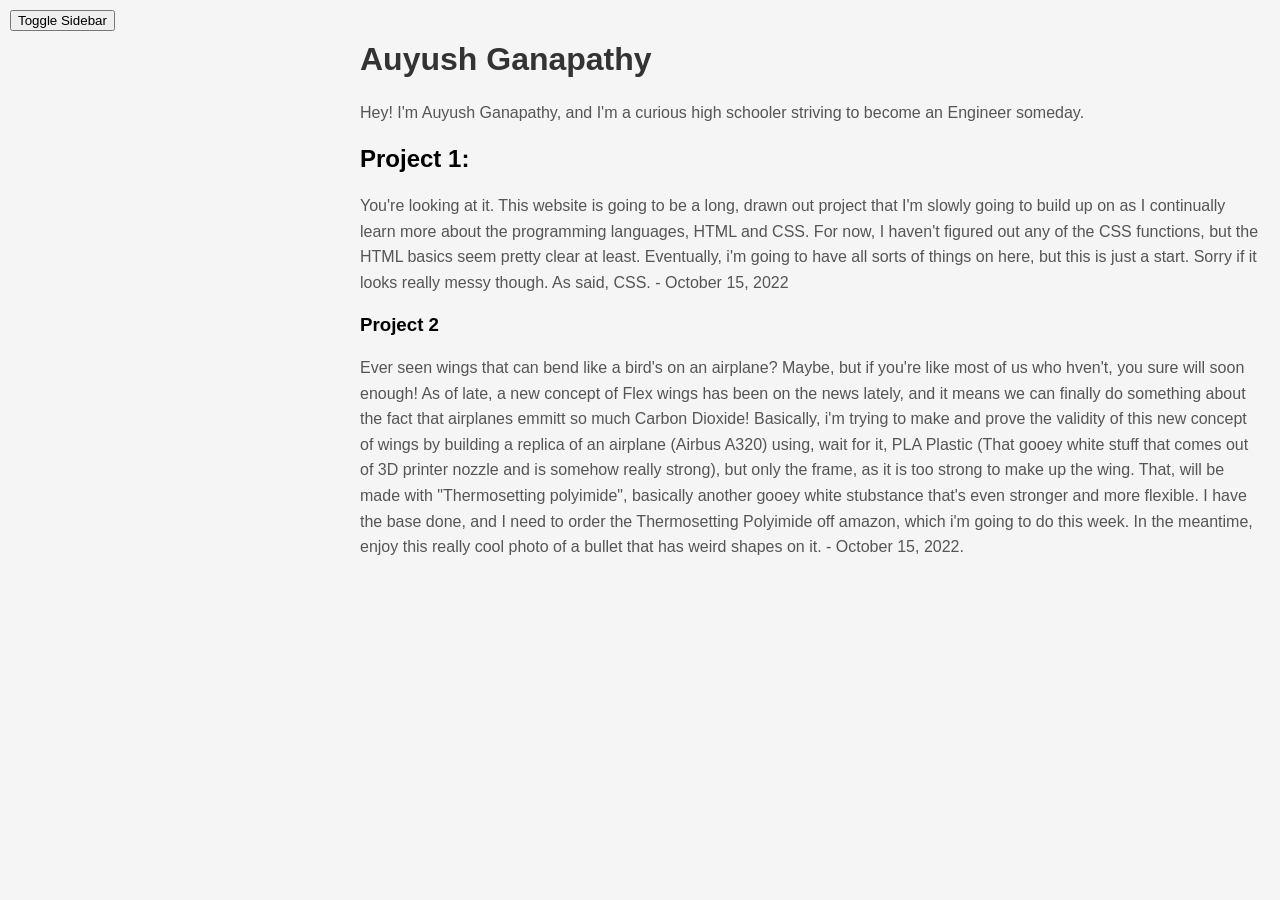
==== index.html @ 3da69464 "Update index.html" ====
<!DOCTYPE html>
<html>
<head>
  <meta charset="utf-8">
  <title>Auyush Ganapathy - Website</title>
  <link rel="stylesheet" type="text/css" href="styles.css">
</head>
<body>

  <button class="toggle-sidebar">Toggle Sidebar</button>
  
  <div class="container">
    <div class="sidebar" id="sidebar">
      <!-- Profile picture and social links -->
      <img src="pffp.jpg" alt="Profile Picture">
      <div class="social-links">
        <a href="https://www.linkedin.com/in/auyush-ganapathy-a26ab51a1/"><img src="social-icons/linkedin.png" alt="Linkedin"></a>
        <a href="https://github.com/Auyushg"><img src="social-icons/github.png" alt="Github"></a>
        <!-- Add more social links/icons as needed -->
      </div>
    </div>

    <div class="main-content">  
      <h1>Auyush Ganapathy</h1>
    
      <p> Hey! I'm Auyush Ganapathy, and I'm a curious high schooler striving to become an Engineer someday.</p>
      
    <h2>Project 1:</h2>
    <p>You're looking at it.
      This website is going to be a long, drawn out project that I'm slowly going to build up on as I continually learn more about the programming languages, HTML and 
      CSS. For now, I haven't figured out any of the CSS functions, but the HTML basics seem pretty clear at least. Eventually, i'm going to have all sorts of things on
      here, but this is just a start. Sorry if it looks really messy though. As said, CSS. - October 15, 2022</p>
    
    <h3>Project 2</h3>
    <p>Ever seen wings that can bend like a bird's on an airplane? Maybe, but if you're like most of us who hven't, you sure will soon enough! As of late, a new concept
      of Flex wings has been on the news lately, and it means we can finally do something about the fact that airplanes emmitt so much Carbon Dioxide! Basically, i'm trying
      to make and prove the validity of this new concept of wings by building a replica of an airplane (Airbus A320) using, wait for it, PLA Plastic (That gooey white stuff
      that comes out of 3D printer nozzle and is somehow really strong), but only the frame, as it is too strong to make up the wing. That, will be made with "Thermosetting
      polyimide", basically another gooey white stubstance that's even stronger and more flexible. I have the base done, and I need to order the Thermosetting Polyimide
      off amazon, which i'm going to do this week. In the meantime, enjoy this really cool photo of a bullet that has weird shapes on it. - October 15, 2022.</p>
  </div>
 </div>
 <script src="script.js"></script>
</body>

</html>
---- styles.css ----
/* CSS styles */
body {
  font-family: Arial, sans-serif;
  margin: 0;
  padding: 0;
  background-color: #f5f5f5;
  overflow-x: hidden; /* Prevent horizontal scrolling */
}

.toggle-sidebar {
  position: fixed;
  top: 10px;
  left: 10px;
  z-index: 999;
}

.container {
  display: flex;
  align-items: flex-start;
}

.sidebar {
  width: 25%; /* Define a width for the sidebar */
  background-color: #333;
  color: white;
  padding: 20px;
  transition: transform 0.3s ease;
  transform: translateX(-100%);
}

.sidebar.active {
  transform: translateX(0);
}

.sidebar img {
  width: 200px; /* Adjust the size of your profile picture */
  border-radius: 50%; /* Makes the image round (for a circular profile picture) */
  display: block;
  margin: 0 auto 20px; /* Centers the image */
}

.main-content {
  width: 75%;
  padding: 20px;
  transition: margin-left 0.3s ease;
}

.main-content.active {
  margin-left: 25%; /* Adjust to match the width of the sidebar */
}

h1 {
  color: #333;
}

p {
  color: #555;
  line-height: 1.6;
}
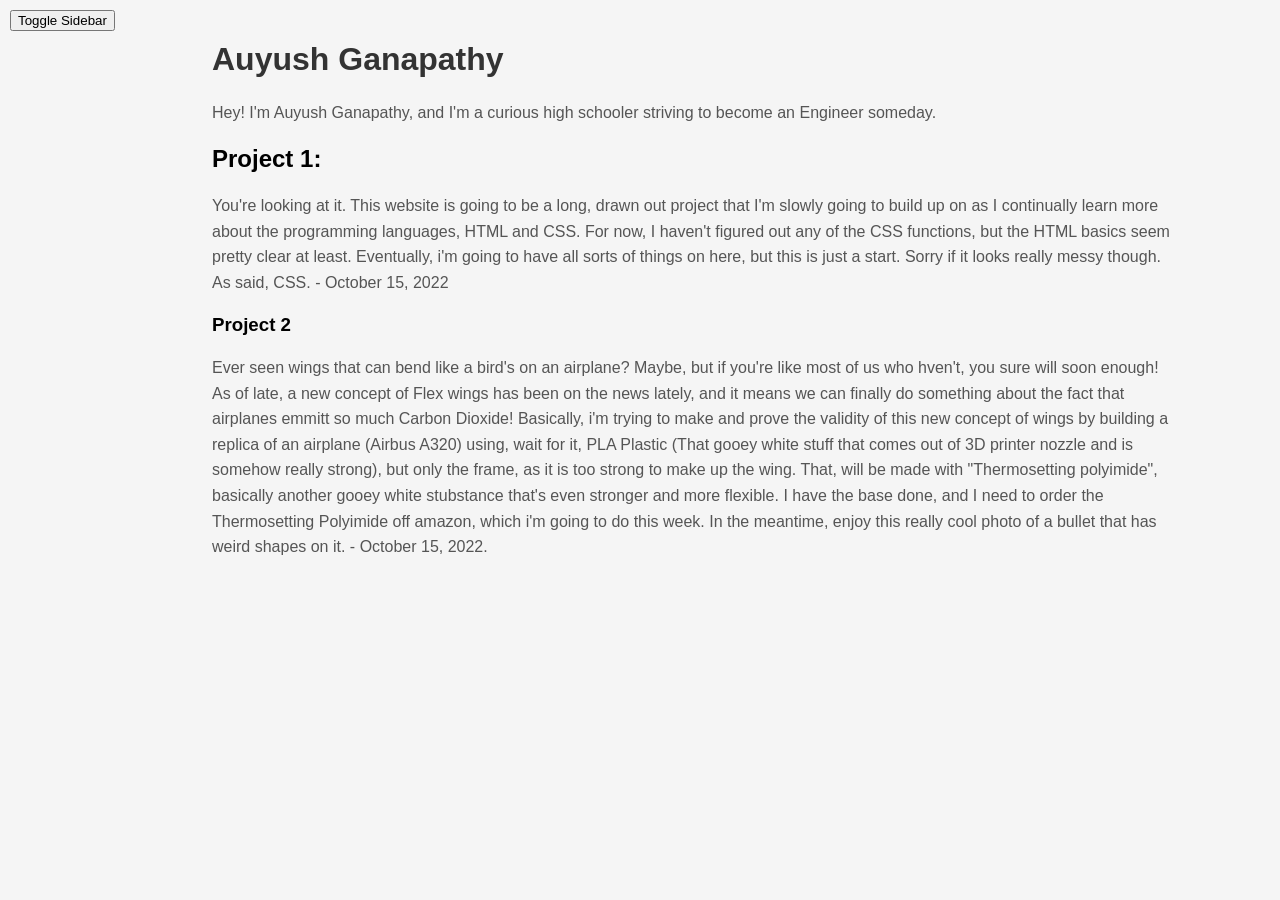
==== commit d3f804cc: "Update index.html" ====
--- a/index.html
+++ b/index.html
@@ -14,8 +14,8 @@
       <!-- Profile picture and social links -->
       <img src="pffp.jpg" alt="Profile Picture">
       <div class="social-links">
-        <a href="https://www.linkedin.com/in/auyush-ganapathy-a26ab51a1/"><img src="social-icons/linkedin.png" alt="Linkedin"></a>
-        <a href="https://github.com/Auyushg"><img src="social-icons/github.png" alt="Github"></a>
+        <a href="https://www.linkedin.com/in/auyush-ganapathy-a26ab51a1/"><img src="ds.png" alt="Linkedin"></a>
+        <a href="https://github.com/Auyushg"><img src="ooooo.png" alt="Github"></a>
         <!-- Add more social links/icons as needed -->
       </div>
     </div>
--- a/styles.css
+++ b/styles.css
@@ -1,10 +1,10 @@
-/* CSS styles */
 body {
   font-family: Arial, sans-serif;
   margin: 0;
   padding: 0;
   background-color: #f5f5f5;
   overflow-x: hidden; /* Prevent horizontal scrolling */
+  position: relative; /* Ensure relative positioning for absolute positioning */
 }
 
 .toggle-sidebar {
@@ -26,6 +26,11 @@
   padding: 20px;
   transition: transform 0.3s ease;
   transform: translateX(-100%);
+  position: absolute; /* Position the sidebar absolutely */
+  top: 0;
+  left: 0;
+  height: 100%; /* Occupy full height of the viewport */
+  z-index: 999; /* Set a higher z-index */
 }
 
 .sidebar.active {
@@ -42,18 +47,17 @@
 .main-content {
   width: 75%;
   padding: 20px;
-  transition: margin-left 0.3s ease;
-}
-
-.main-content.active {
-  margin-left: 25%; /* Adjust to match the width of the sidebar */
+  margin-left: 15%; /* Adjust to match the width of the sidebar */
+  text-align: left;
 }
 
 h1 {
   color: #333;
+  text-align: left;
 }
 
 p {
   color: #555;
   line-height: 1.6;
+  text-align: left;
 }
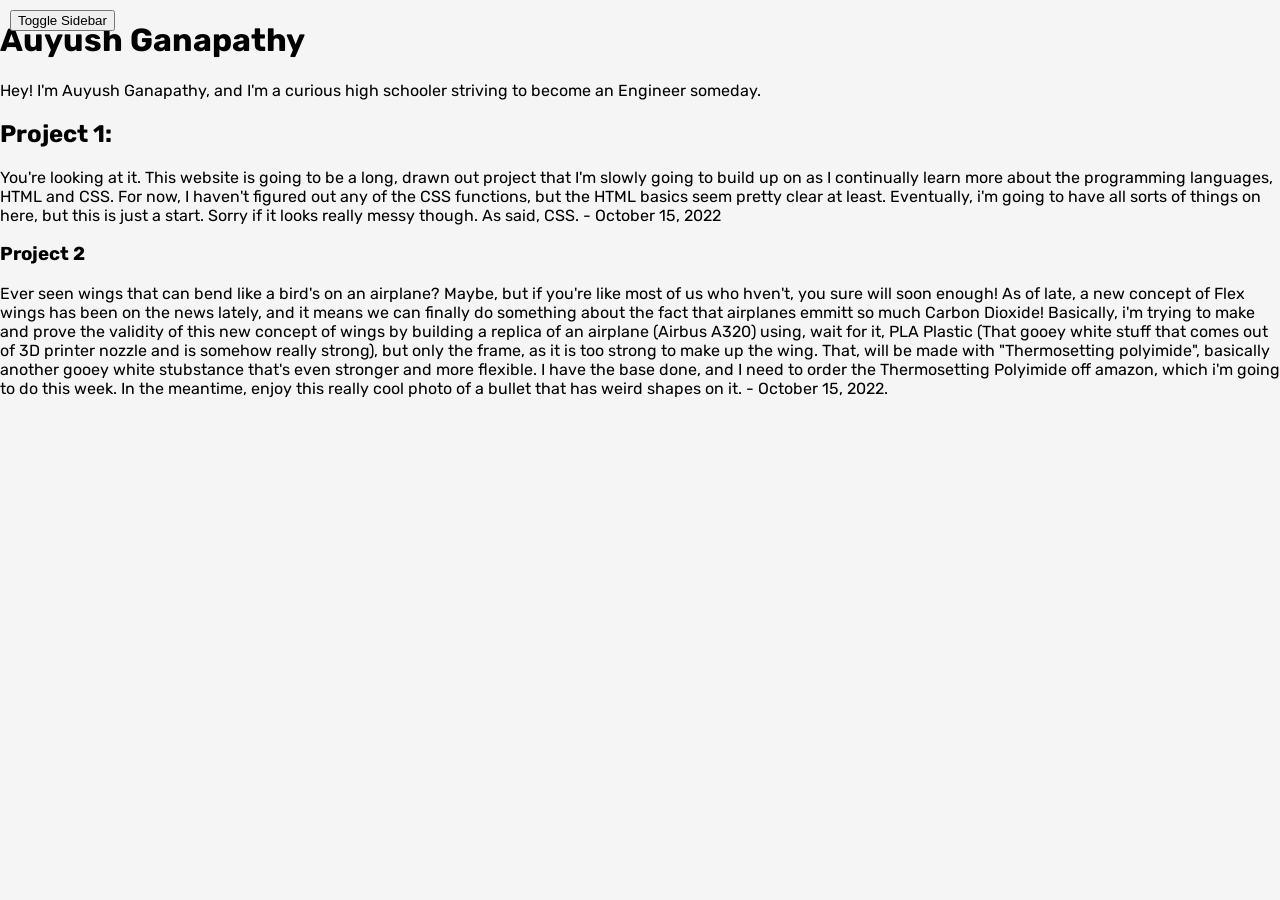
==== commit 549c7d73: "Update index.html" ====
--- a/index.html
+++ b/index.html
@@ -4,6 +4,7 @@
   <meta charset="utf-8">
   <title>Auyush Ganapathy - Website</title>
   <link rel="stylesheet" type="text/css" href="styles.css">
+  <link rel="icon" href="tabicon.png" type="image/x-icon">
 </head>
 <body>
 
--- a/styles.css
+++ b/styles.css
@@ -1,5 +1,6 @@
+@import url('https://fonts.googleapis.com/css2?family=Rubik&display=swap');
 body {
-  font-family: Arial, sans-serif;
+  font-family: Rubik, sans-serif;
   margin: 0;
   padding: 0;
   background-color: #f5f5f5;
@@ -43,21 +44,24 @@
   display: block;
   margin: 0 auto 20px; /* Centers the image */
 }
+.social-links img {
+  width: 30px; /* Adjust the width of the social media icons */
+  height: 30px; /* Adjust the height of the social media icons */
 
 .main-content {
   width: 75%;
   padding: 20px;
-  margin-left: 15%; /* Adjust to match the width of the sidebar */
-  text-align: left;
+  margin-left: 0%; /* Adjust to match the width of the sidebar */
+  text-align: center;
 }
 
 h1 {
   color: #333;
-  text-align: left;
+  text-align: center;
 }
 
 p {
   color: #555;
   line-height: 1.6;
-  text-align: left;
+  text-align: center;
 }
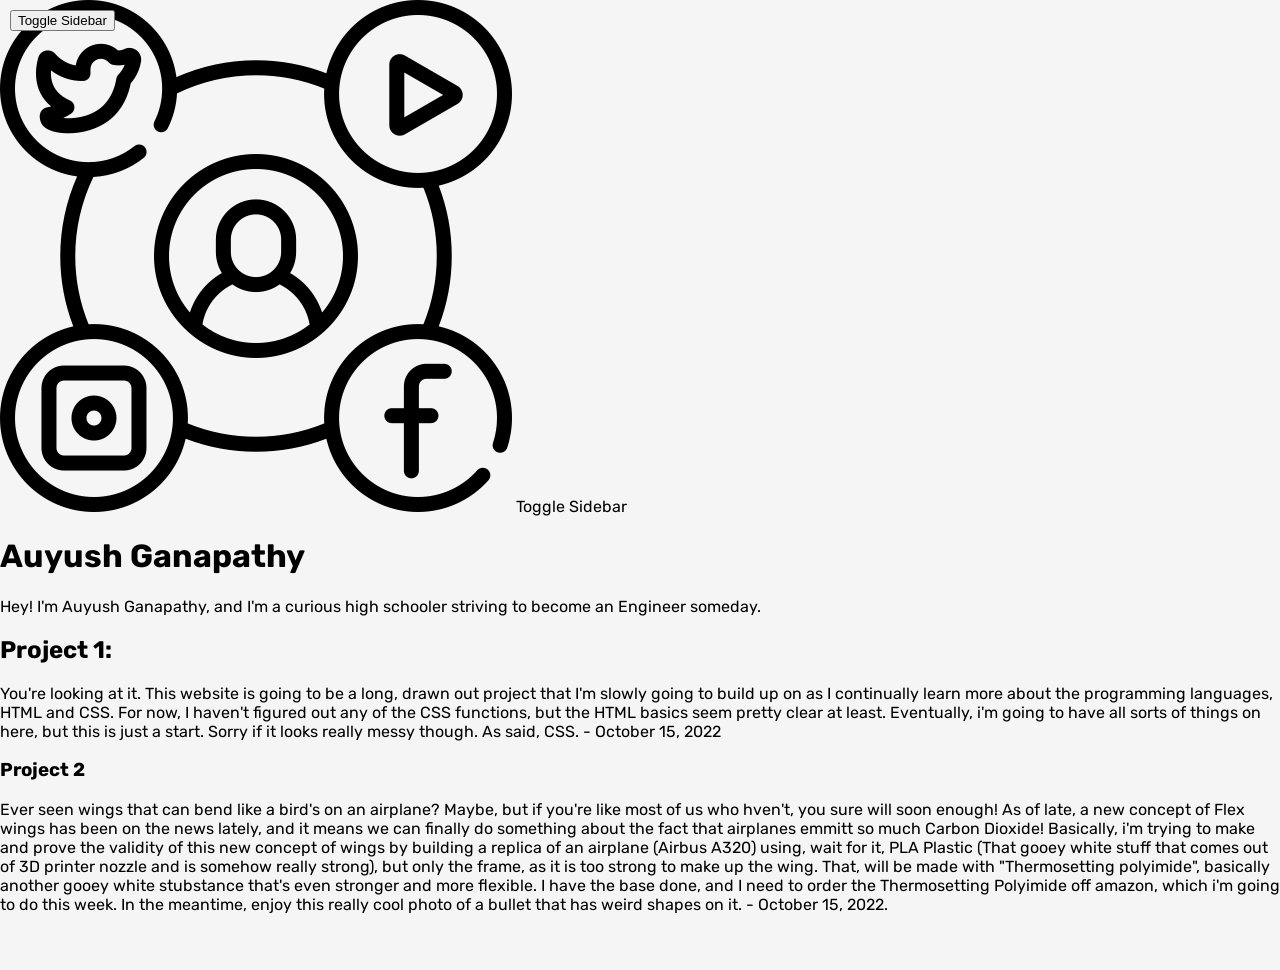
==== commit ad121cb5: "Update index.html" ====
--- a/index.html
+++ b/index.html
@@ -9,6 +9,7 @@
 <body>
 
   <button class="toggle-sidebar">Toggle Sidebar</button>
+    <img src="socMedIcon.png" alt="Icon"> Toggle Sidebar
   
   <div class="container">
     <div class="sidebar" id="sidebar">
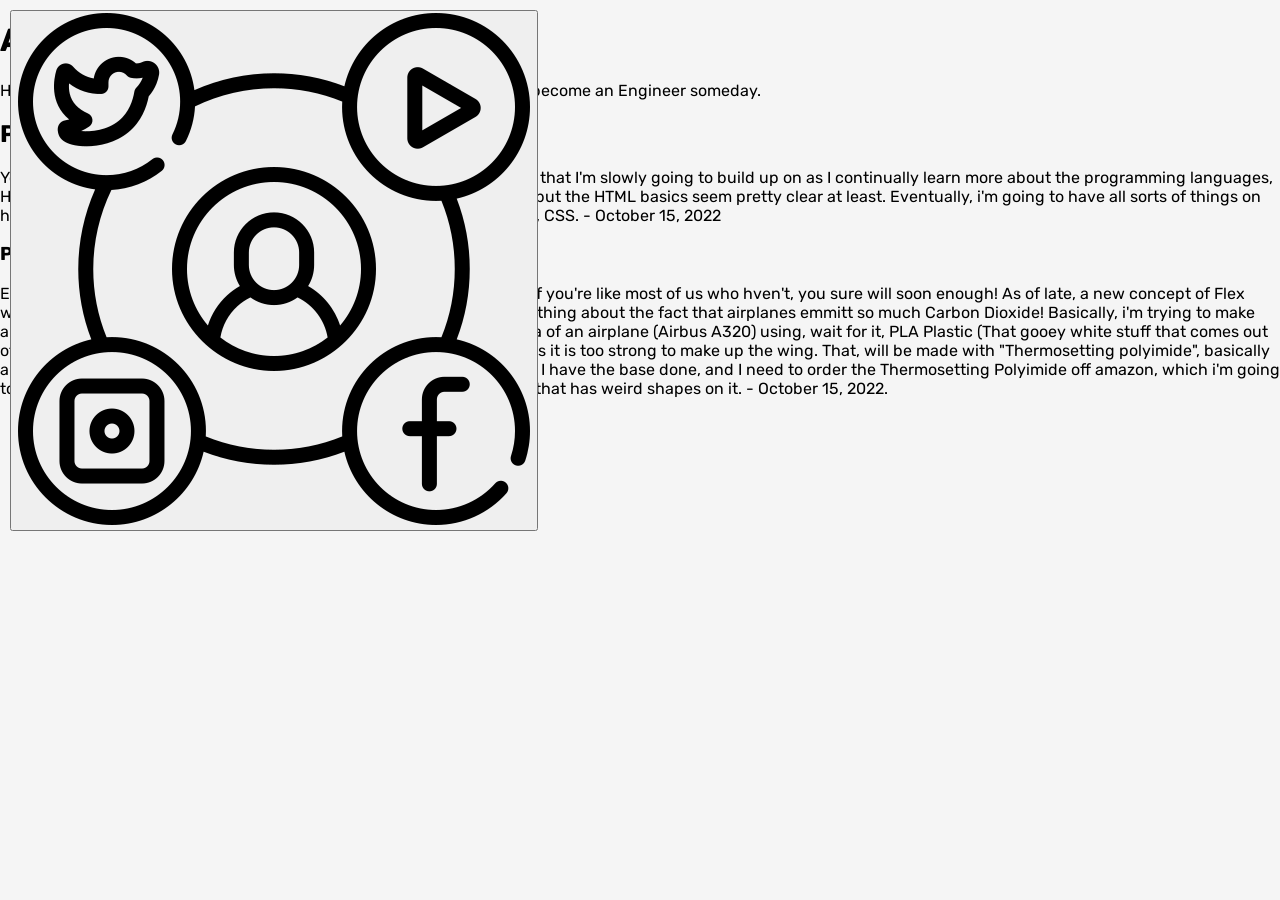
==== commit 0ba458d0: "Update index.html" ====
--- a/index.html
+++ b/index.html
@@ -8,8 +8,8 @@
 </head>
 <body>
 
-  <button class="toggle-sidebar">Toggle Sidebar</button>
-    <img src="socMedIcon.png" alt="Icon"> Toggle Sidebar
+  <button class="toggle-sidebar"><img src="socMedIcon.png" alt="Icon"></button>
+    
   
   <div class="container">
     <div class="sidebar" id="sidebar">
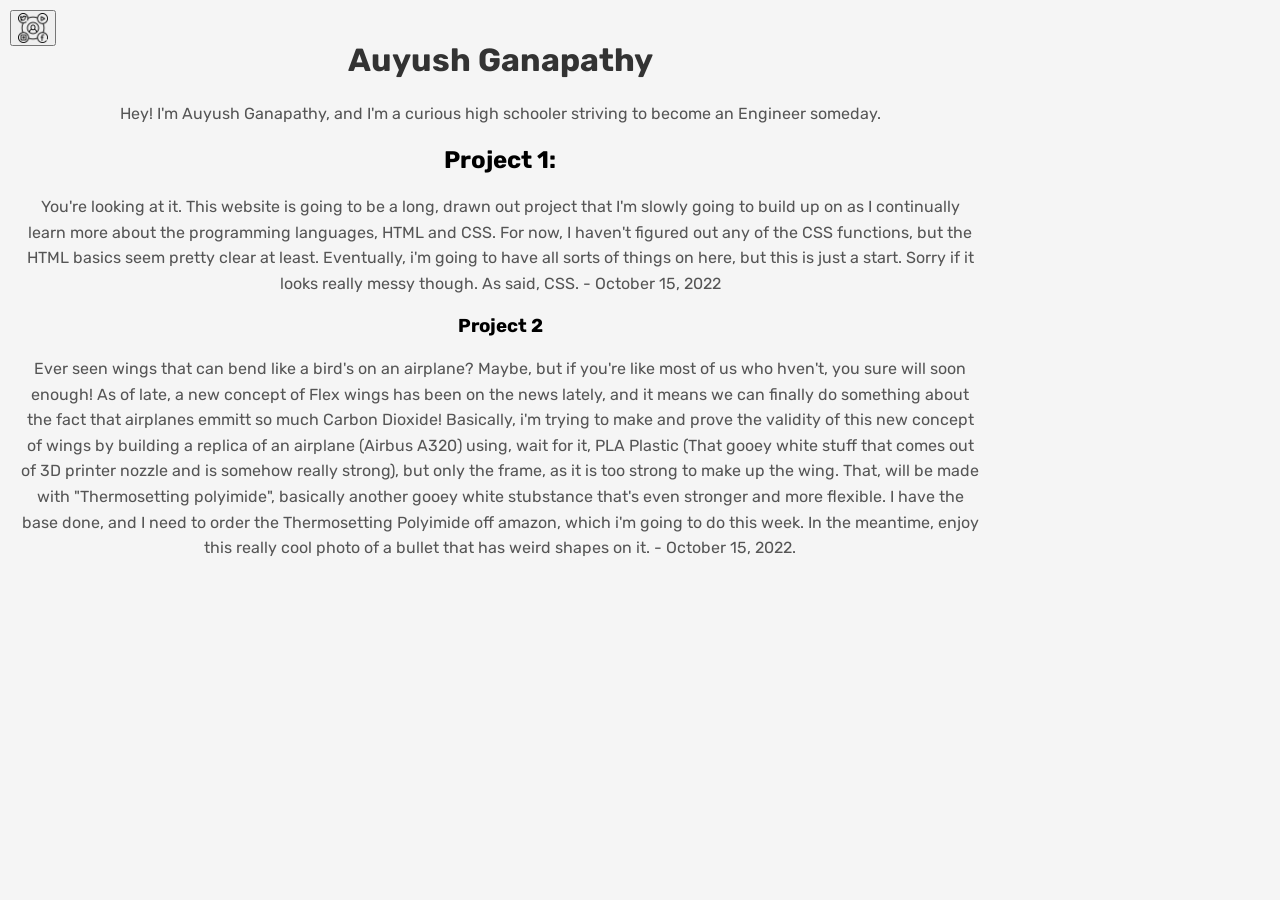
==== commit b83c755c: "Update index.html" ====
--- a/index.html
+++ b/index.html
@@ -17,7 +17,7 @@
       <img src="pffp.jpg" alt="Profile Picture">
       <div class="social-links">
         <a href="https://www.linkedin.com/in/auyush-ganapathy-a26ab51a1/"><img src="ds.png" alt="Linkedin"></a>
-        <a href="https://github.com/Auyushg"><img src="ooooo.png" alt="Github"></a>
+        <a href="https://github.com/Auyushg"><img src="ooooo.png" alt="Github" style="width: 30px; height: 30px;"></a>
         <!-- Add more social links/icons as needed -->
       </div>
     </div>
--- a/styles.css
+++ b/styles.css
@@ -1,6 +1,6 @@
 @import url('https://fonts.googleapis.com/css2?family=Rubik&display=swap');
 body {
-  font-family: Rubik, sans-serif;
+  font-family: 'Rubik', sans-serif;
   margin: 0;
   padding: 0;
   background-color: #f5f5f5;
@@ -13,6 +13,11 @@
   top: 10px;
   left: 10px;
   z-index: 999;
+}
+.toggle-sidebar img {
+  width: 30px; /* Set the width of the icon */
+  height: 30px; /* Set the height of the icon */
+  vertical-align: middle; /* Align icon vertically within the button */
 }
 
 .container {
@@ -44,9 +49,11 @@
   display: block;
   margin: 0 auto 20px; /* Centers the image */
 }
+
 .social-links img {
   width: 30px; /* Adjust the width of the social media icons */
   height: 30px; /* Adjust the height of the social media icons */
+}
 
 .main-content {
   width: 75%;
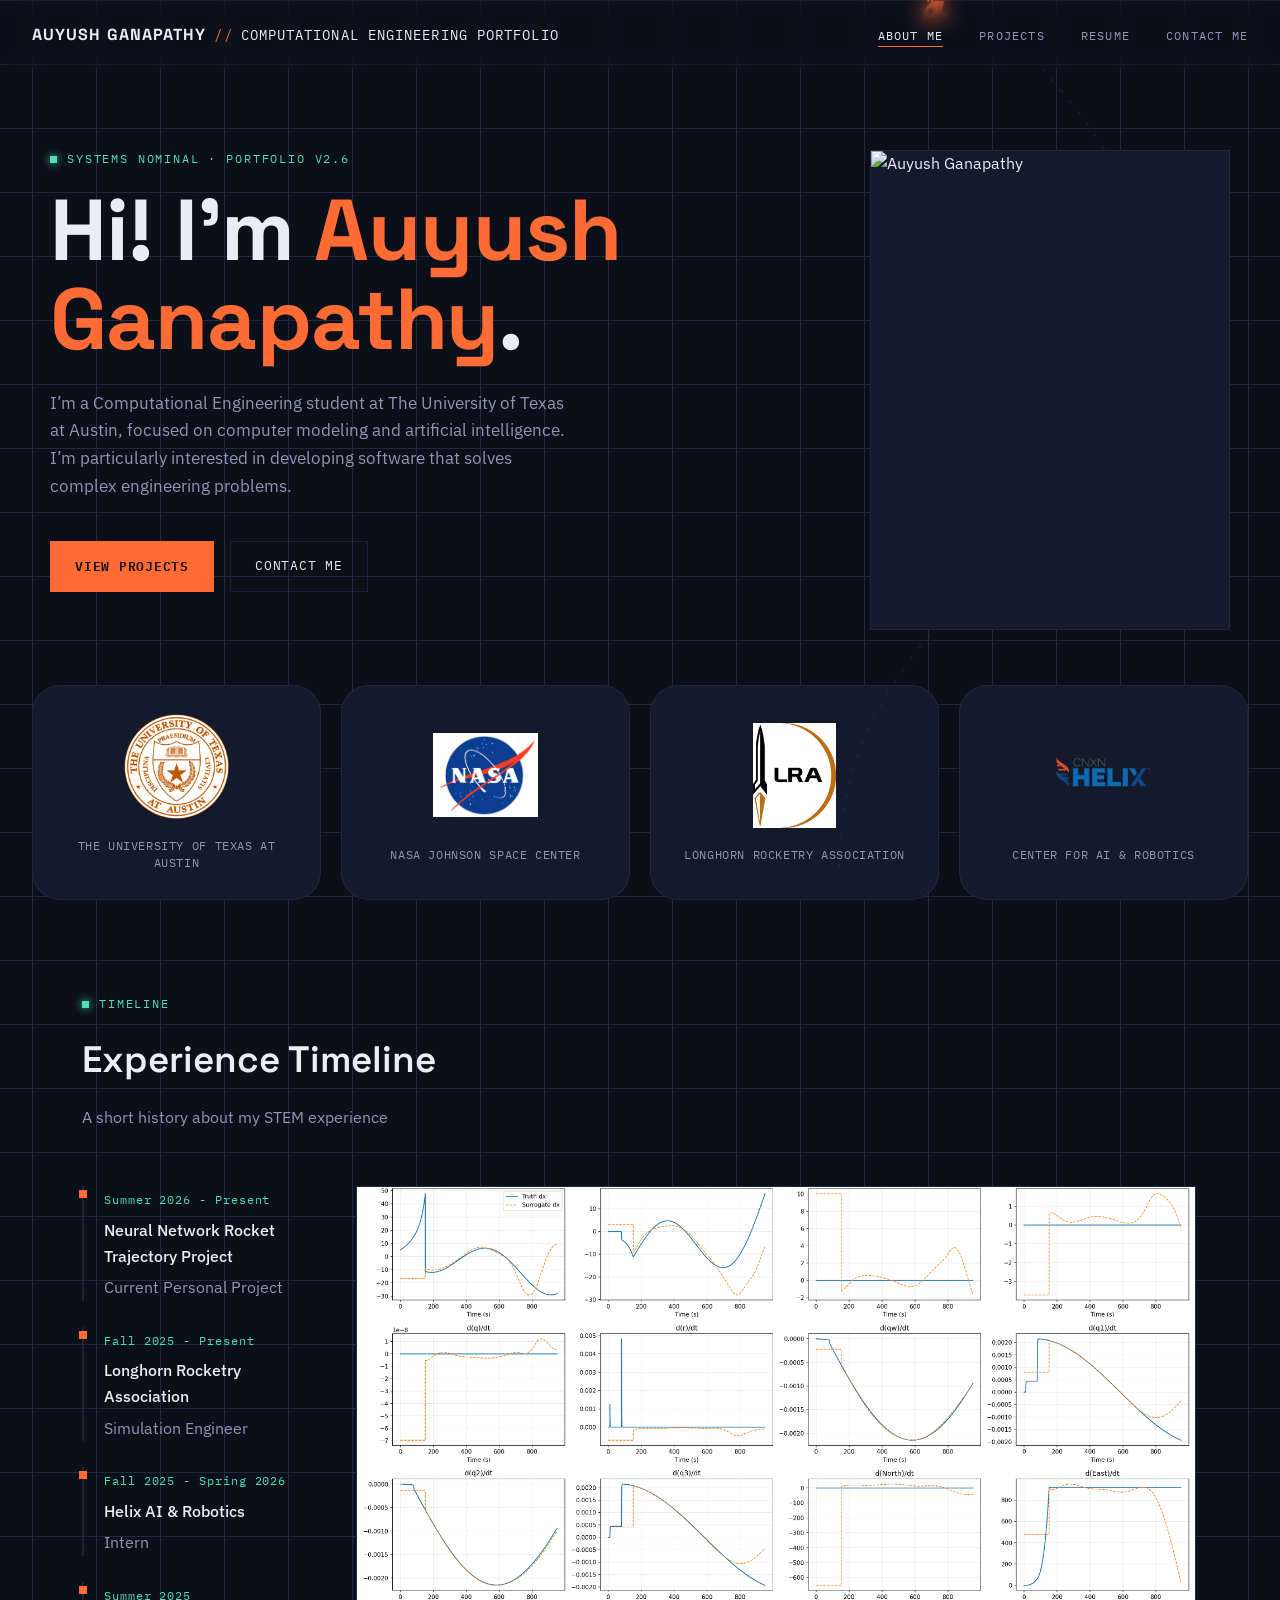
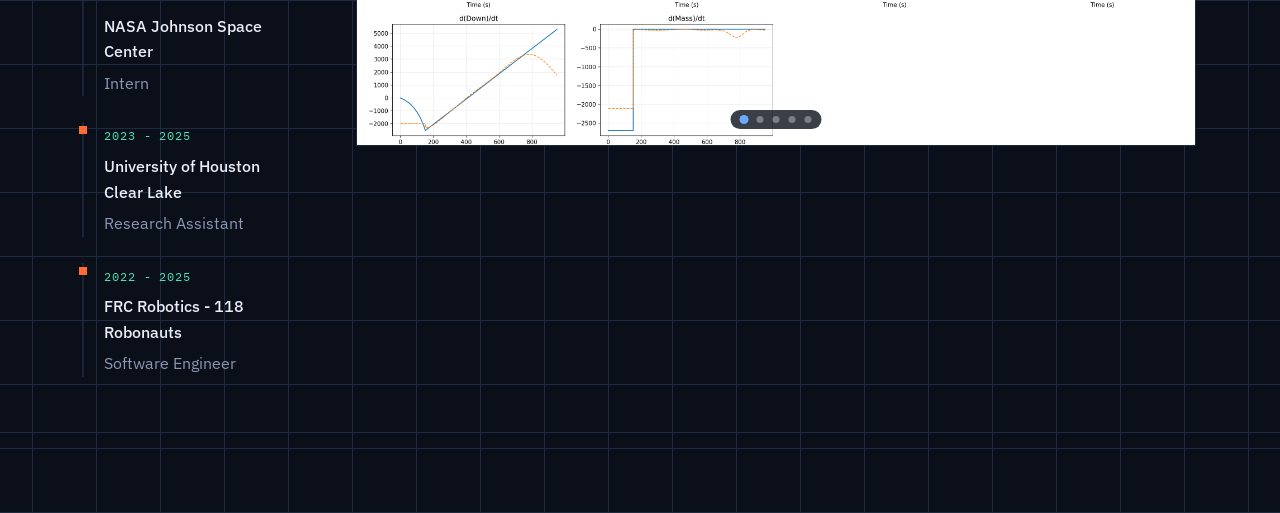
==== commit 30b6398f: "Website creation" ====
--- a/index.html
+++ b/index.html
@@ -1,49 +1,212 @@
 <!DOCTYPE html>
-<html>
+<html lang="en">
 <head>
-  <meta charset="utf-8">
-  <title>Auyush Ganapathy - Website</title>
-  <link rel="stylesheet" type="text/css" href="styles.css">
-  <link rel="icon" href="tabicon.png" type="image/x-icon">
+<meta charset="UTF-8">
+<meta name="viewport" content="width=device-width, initial-scale=1.0">
+<title>Auyush Ganapathy - Portfolio</title>
+<link rel="preconnect" href="https://fonts.googleapis.com">
+<link rel="preconnect" href="https://fonts.gstatic.com" crossorigin>
+<link href="https://fonts.googleapis.com/css2?family=Space+Grotesk:wght@400;500;600;700&family=IBM+Plex+Sans:wght@400;500;600&family=IBM+Plex+Mono:wght@400;500;600&display=swap" rel="stylesheet">
+<link rel="stylesheet" href="styles.css">
 </head>
 <body>
 
-  <button class="toggle-sidebar"><img src="socMedIcon.png" alt="Icon"></button>
-    
-  
-  <div class="container">
-    <div class="sidebar" id="sidebar">
-      <!-- Profile picture and social links -->
-      <img src="pffp.jpg" alt="Profile Picture">
-      <div class="social-links">
-        <a href="https://www.linkedin.com/in/auyush-ganapathy-a26ab51a1/"><img src="ds.png" alt="Linkedin"></a>
-        <a href="https://github.com/Auyushg"><img src="ooooo.png" alt="Github" style="width: 30px; height: 30px;"></a>
-        <!-- Add more social links/icons as needed -->
-      </div>
-    </div>
-
-    <div class="main-content">  
-      <h1>Auyush Ganapathy</h1>
-    
-      <p> Hey! I'm Auyush Ganapathy, and I'm a curious high schooler striving to become an Engineer someday.</p>
-      
-    <h2>Project 1:</h2>
-    <p>You're looking at it.
-      This website is going to be a long, drawn out project that I'm slowly going to build up on as I continually learn more about the programming languages, HTML and 
-      CSS. For now, I haven't figured out any of the CSS functions, but the HTML basics seem pretty clear at least. Eventually, i'm going to have all sorts of things on
-      here, but this is just a start. Sorry if it looks really messy though. As said, CSS. - October 15, 2022</p>
-    
-    <h3>Project 2</h3>
-    <p>Ever seen wings that can bend like a bird's on an airplane? Maybe, but if you're like most of us who hven't, you sure will soon enough! As of late, a new concept
-      of Flex wings has been on the news lately, and it means we can finally do something about the fact that airplanes emmitt so much Carbon Dioxide! Basically, i'm trying
-      to make and prove the validity of this new concept of wings by building a replica of an airplane (Airbus A320) using, wait for it, PLA Plastic (That gooey white stuff
-      that comes out of 3D printer nozzle and is somehow really strong), but only the frame, as it is too strong to make up the wing. That, will be made with "Thermosetting
-      polyimide", basically another gooey white stubstance that's even stronger and more flexible. I have the base done, and I need to order the Thermosetting Polyimide
-      off amazon, which i'm going to do this week. In the meantime, enjoy this really cool photo of a bullet that has weird shapes on it. - October 15, 2022.</p>
+<header>
+  <div class="logo"><strong>AUYUSH GANAPATHY</strong><span>//</span>COMPUTATIONAL ENGINEERING PORTFOLIO</div>
+  <nav>
+    <ul>
+      <li><a href="index.html" aria-current="page">About Me</a></li>
+      <li><a href="projects.html">Projects</a></li>
+      <li><a href="resume.html">Resume</a></li>
+      <li><a href="contact.html">Contact Me</a></li>
+    </ul>
+  </nav>
+</header>
+
+<main>
+
+  <!-- HERO -->
+  <section class="hero" id="top">
+    <div class="hero-inner">
+      <div class="hero-lockup">
+
+        <!-- ===== PHOTO PLACEHOLDER =====
+             To add your photo: put an image file (e.g. "photo.jpg") in the same
+             folder as this HTML file, then replace the <span class="placeholder-text">
+             block below with:
+             <img src="photo.jpg" alt="Auyush Ganapathy">
+        -->
+        <div class="hero-id bracket-frame">
+          <div class="hero-id-photo">
+            <img src="resources/auyushg.jpg" alt="Auyush Ganapathy">
+          </div>
+        </div>
+
+        <div class="hero-text">
+          <div class="eyebrow">Systems nominal · Portfolio v2.6</div>
+          <h1>Hi! I'm <em>Auyush Ganapathy</em>.</h1>
+          <p class="hero-sub">I’m a Computational Engineering student at The University of Texas at Austin,
+            focused on computer modeling and artificial intelligence. I’m particularly interested in
+            developing software that solves complex engineering problems.
+          </p>
+          <div class="hero-actions">
+            <a href="projects.html" class="btn btn-primary">View projects</a>
+            <a href="contact.html" class="btn btn-ghost">Contact Me</a>
+          </div>
+        </div>
+
+      </div>
+    </div>
+
+    <div class="hero-stage" aria-hidden="true">
+      <svg class="flight-path" viewBox="0 0 300 640" fill="none">
+        <path d="M40,620 C 40,420 260,380 260,220 C 260,110 190,60 150,10"
+              stroke="#28395480" stroke-width="1.5" stroke-dasharray="3 7"/>
+      </svg>
+      <svg class="rocket-icon" viewBox="0 0 24 24" fill="none">
+        <path d="M12 2C12 2 17 6 17 13C17 15 16.5 16.5 16 17.5L12 22L8 17.5C7.5 16.5 7 15 7 13C7 6 12 2 12 2Z"
+              fill="#FF6B35"/>
+        <circle cx="12" cy="10" r="2" fill="#0B0F1A"/>
+        <path d="M7 15L3 18L5 13" stroke="#FF6B35" stroke-width="1.4" stroke-linecap="round" stroke-linejoin="round"/>
+        <path d="M17 15L21 18L19 13" stroke="#FF6B35" stroke-width="1.4" stroke-linecap="round" stroke-linejoin="round"/>
+      </svg>
+    </div>
+
+
+  <div class="affiliation-cards">
+    <div class="affiliation-card">
+      <img src="resources/logos/utlogo.png" alt="The University of Texas at Austin logo">
+      <span>The University of Texas at Austin</span>
+    </div>
+
+    <div class="affiliation-card">
+      <img src="resources/logos/NASA.png" alt="NASA logo">
+      <span>NASA Johnson Space Center</span>
+    </div>
+
+    <div class="affiliation-card">
+      <img src="resources/logos/LRAlogo.jpg" alt="Longhorn Rocketry Association logo">
+      <span>Longhorn Rocketry Association</span>
+    </div>
+
+    <div class="affiliation-card">
+      <img src="resources/logos/cnxnlogo.png" alt="AI and Robotics logo">
+      <span>Center for AI & Robotics</span>
+    </div>
   </div>
- </div>
- <script src="script.js"></script>
+
+
+  </section>
+
+  <!-- ABOUT ME -->
+  <section id="about">
+    <div class="wrap">
+      <div class="section-head reveal">
+        <div class="eyebrow">Timeline</div>
+        <h2>Experience Timeline</h2>
+        <p>A short history about my STEM experience</p>
+      </div>
+
+      <div class="log log-2col bracket-frame">
+        <div class="log-entries">
+          <div class="log-entry reveal">
+            <time>Summer 2026 - Present</time>
+            <p><strong>Neural Network Rocket Trajectory Project</strong></p>
+            <p>Current Personal Project</p>
+          </div>
+          <div class="log-entry reveal">
+            <time>Fall 2025 - Present</time>
+            <p><strong>Longhorn Rocketry Association</strong></p>
+            <p>Simulation Engineer</p>
+          </div>
+          <div class="log-entry reveal">
+            <time>Fall 2025 - Spring 2026</time>
+            <p><strong>Helix AI & Robotics</strong></p>
+            <p>Intern</p>
+          </div>
+          <div class="log-entry reveal">
+            <time>Summer 2025</time>
+            <p><strong>NASA Johnson Space Center</strong></p>
+            <p>Intern</p>
+          </div>
+          <div class="log-entry reveal">
+            <time>2023 - 2025</time>
+            <p><strong>University of Houston Clear Lake</strong></p>
+            <p>Research Assistant</p>
+          </div>
+          <div class="log-entry reveal">
+            <time>2022 - 2025</time>
+            <p><strong>FRC Robotics - 118 Robonauts</strong></p>
+            <p>Software Engineer</p>
+          </div>
+        </div>
+
+        <!-- ===== PHOTO FLIPPER =====
+             Update the src paths below to match your actual filenames in
+             resources/browsing/. Add or remove <img> + <button> pairs together
+             (one of each per photo) if you have more or fewer than 5 photos. -->
+        <div class="photo-flipper" aria-label="Photo gallery">
+          <div class="flipper-track">
+            <img class="flipper-slide active" src="resources/browsing/AIpred.png" alt="AI rocket trajectory prediction">
+            <img class="flipper-slide" src="resources/browsing/detection.png" alt="Robotics object detection">
+            <img class="flipper-slide" src="resources/browsing/loss_col.png" alt="Neural network training loss">
+            <img class="flipper-slide" src="resources/browsing/LRA.png" alt="Longhorn Rocketry project">
+            <img class="flipper-slide" src="resources/browsing/trajpred.png" alt="Rocket trajectory prediction">
+          </div>
+
+          <div class="flipper-dots">
+            <button class="flipper-dot active" type="button" aria-label="Show photo 1"></button>
+            <button class="flipper-dot" type="button" aria-label="Show photo 2"></button>
+            <button class="flipper-dot" type="button" aria-label="Show photo 3"></button>
+            <button class="flipper-dot" type="button" aria-label="Show photo 4"></button>
+            <button class="flipper-dot" type="button" aria-label="Show photo 5"></button>
+          </div>
+        </div>
+      </div>
+    </div>
+  </section>
+
+      <!-- 
+
+      <div class="section-head reveal" style="margin-top:80px;">
+        <div class="eyebrow">Instrument readings</div>
+        <p>Three panels, three disciplines. Numbers reflect years of applied, load-bearing use — not
+          self-assessed enthusiasm.</p>
+      </div>
+
+      <div class="panels reveal">
+        <div class="panel">
+          <div class="panel-title"><span>Mathematics</span><span>PNL-01</span></div>
+          <div class="gauge" style="--level:92%"><div class="gauge-label"><span>Convex optimization</span><span>92%</span></div><div class="gauge-track"><div class="gauge-fill"></div></div></div>
+          <div class="gauge" style="--level:85%"><div class="gauge-label"><span>Linear algebra</span><span>85%</span></div><div class="gauge-track"><div class="gauge-fill"></div></div></div>
+          <div class="gauge" style="--level:80%"><div class="gauge-label"><span>Probability &amp; stochastic proc.</span><span>80%</span></div><div class="gauge-track"><div class="gauge-fill"></div></div></div>
+          <div class="gauge" style="--level:74%"><div class="gauge-label"><span>Control theory</span><span>74%</span></div><div class="gauge-track"><div class="gauge-fill"></div></div></div>
+        </div>
+        <div class="panel">
+          <div class="panel-title"><span>Machine Learning</span><span>PNL-02</span></div>
+          <div class="gauge" style="--level:90%"><div class="gauge-label"><span>Deep learning (PyTorch)</span><span>90%</span></div><div class="gauge-track"><div class="gauge-fill"></div></div></div>
+          <div class="gauge" style="--level:83%"><div class="gauge-label"><span>Reinforcement learning</span><span>83%</span></div><div class="gauge-track"><div class="gauge-fill"></div></div></div>
+          <div class="gauge" style="--level:88%"><div class="gauge-label"><span>Time-series forecasting</span><span>88%</span></div><div class="gauge-track"><div class="gauge-fill"></div></div></div>
+          <div class="gauge" style="--level:70%"><div class="gauge-label"><span>MLOps &amp; deployment</span><span>70%</span></div><div class="gauge-track"><div class="gauge-fill"></div></div></div>
+        </div>
+        <div class="panel">
+          <div class="panel-title"><span>Systems &amp; Flight SW</span><span>PNL-03</span></div>
+          <div class="gauge" style="--level:87%"><div class="gauge-label"><span>Guidance &amp; trajectory design</span><span>87%</span></div><div class="gauge-track"><div class="gauge-fill"></div></div></div>
+          <div class="gauge" style="--level:78%"><div class="gauge-label"><span>State estimation (Kalman)</span><span>78%</span></div><div class="gauge-track"><div class="gauge-fill"></div></div></div>
+          <div class="gauge" style="--level:81%"><div class="gauge-label"><span>C++ / real-time systems</span><span>81%</span></div><div class="gauge-track"><div class="gauge-fill"></div></div></div>
+          <div class="gauge" style="--level:75%"><div class="gauge-label"><span>Python simulation tooling</span><span>75%</span></div><div class="gauge-track"><div class="gauge-fill"></div></div></div>
+        </div>
+      </div>
+    </div>
+    -->
+  </section>
+
+</main>
+
+<footer>
+</footer>
+
+<script src="script.js" defer></script>
+
 </body>
-
-</html>
-
+</html>
--- a/styles.css
+++ b/styles.css
@@ -1,74 +1,1593 @@
-@import url('https://fonts.googleapis.com/css2?family=Rubik&display=swap');
-body {
-  font-family: 'Rubik', sans-serif;
-  margin: 0;
+/* ===== Hero photo lockup (add to styles.css) ===== */
+.hero-lockup{
+  display:flex;
+  align-items:flex-start;
+  gap:48px;
+  flex-direction:row-reverse;
+}
+.hero-text{flex:1; min-width:0;}
+
+.hero-id{
+  width:360px;
+  flex-shrink:0;
+  display:flex;
+  flex-direction:column;
+  gap:12px;
+}
+.hero-id-photo{
+  aspect-ratio:3/4;
+  background:var(--bg-panel);
+  border:1px solid var(--grid-line-strong);
+  position:relative;
+  overflow:hidden;
+  display:flex;
+  align-items:center;
+  justify-content:center;
+}
+.hero-id-photo img{
+  width:100%;
+  height:100%;
+  object-fit:cover;
+  display:block;
+}
+.hero-id-photo .placeholder-text{
+  font-family:var(--font-mono);
+  font-size:0.68rem;
+  color:var(--ink-faint);
+  text-align:center;
+  padding:14px;
+  letter-spacing:0.05em;
+  line-height:1.5;
+}
+.hero-id-label{
+  font-family:var(--font-mono);
+  font-size:0.68rem;
+  letter-spacing:0.1em;
+  color:var(--accent-signal);
+  text-transform:uppercase;
+  text-align:center;
+}
+
+@media (max-width:760px){
+  .hero-lockup{flex-direction:column; align-items:flex-start;}
+  .hero-id{width:140px;}
+}
+
+
+
+
+:root{
+  --bg-void:#0B0F1A;
+  --bg-panel:#121A2B;
+  --grid-line:#1E2A40;
+  --grid-line-strong:#28395480;
+  --ink:#E9EDF6;
+  --ink-dim:#8C97B2;
+  --ink-faint:#5A6684;
+  --accent-thrust:#FF6B35;
+  --accent-thrust-dim:#FF6B3533;
+  --accent-signal:#4CE0B3;
+  --accent-signal-dim:#4CE0B333;
+  --accent-chalk:#6FA8FF;
+  --accent-chalk-dim:#6FA8FF33;
+  --font-display:'Space Grotesk', sans-serif;
+  --font-body:'IBM Plex Sans', sans-serif;
+  --font-mono:'IBM Plex Mono', monospace;
+  --container: 1180px;
+}
+
+*{margin:0;padding:0;box-sizing:border-box;}
+html{scroll-behavior:smooth;}
+@media (prefers-reduced-motion: reduce){
+  html{scroll-behavior:auto;}
+  *{animation-duration:0.01ms !important; animation-iteration-count:1 !important; transition-duration:0.01ms !important;}
+}
+
+body{
+  background:var(--bg-void);
+  color:var(--ink);
+  font-family:var(--font-body);
+  line-height:1.6;
+  background-image:
+    linear-gradient(var(--grid-line) 1px, transparent 1px),
+    linear-gradient(90deg, var(--grid-line) 1px, transparent 1px);
+  background-size:64px 64px;
+  background-position:center top;
+  overflow-x:hidden;
+  min-height:100vh;
+  display:flex;
+  flex-direction:column;
+}
+
+a{color:inherit;text-decoration:none;}
+ul{list-style:none;}
+::selection{background:var(--accent-thrust); color:var(--bg-void);}
+:focus-visible{outline:2px solid var(--accent-signal); outline-offset:3px;}
+
+.eyebrow{
+  font-family:var(--font-mono);
+  font-size:0.72rem;
+  letter-spacing:0.16em;
+  text-transform:uppercase;
+  color:var(--accent-signal);
+  display:flex;
+  align-items:center;
+  gap:10px;
+  margin-bottom:18px;
+}
+.eyebrow::before{
+  content:"";
+  width:7px;height:7px;
+  background:var(--accent-signal);
+  box-shadow:0 0 8px var(--accent-signal);
+  display:inline-block;
+  animation:blink 2.4s ease-in-out infinite;
+}
+@keyframes blink{0%,100%{opacity:1;}50%{opacity:0.25;}}
+
+.wrap{max-width:var(--container); margin:0 auto; padding:0 32px;}
+
+/* ===== Header / nav ===== */
+header{
+  position:fixed;
+  top:0;left:0;right:0;
+  z-index:100;
+  padding:22px 32px;
+  display:flex;
+  justify-content:space-between;
+  align-items:center;
+  backdrop-filter:blur(10px);
+  background:linear-gradient(var(--bg-void)cc, transparent);
+}
+.logo{
+  font-family:var(--font-mono);
+  font-size:0.85rem;
+  letter-spacing:0.08em;
+  display:flex;
+  align-items:baseline;
+  gap:8px;
+}
+.logo strong{font-family:var(--font-display); font-size:1rem; color:var(--ink);}
+.logo span{color:var(--accent-thrust);}
+
+nav ul{display:flex;gap:36px;}
+nav a{
+  font-family:var(--font-mono);
+  font-size:0.75rem;
+  letter-spacing:0.1em;
+  text-transform:uppercase;
+  color:var(--ink-dim);
+  position:relative;
+  padding-bottom:4px;
+  transition:color 0.2s ease;
+}
+nav a::before{
+  content:"";
+  position:absolute;
+  left:0; bottom:0;
+  width:0; height:1px;
+  background:var(--accent-signal);
+  transition:width 0.25s ease;
+}
+nav a:hover, nav a:focus-visible{color:var(--ink);}
+nav a:hover::before, nav a:focus-visible::before{width:100%;}
+nav a[aria-current="page"]{color:var(--ink);}
+nav a[aria-current="page"]::before{width:100%; background:var(--accent-thrust);}
+
+@media (max-width:760px){
+  nav ul{gap:20px;}
+  .logo strong{display:none;}
+}
+
+/* ===== Page header — used at the top of every subpage ===== */
+.page-header{
+  position:relative;
+  padding:150px 32px 70px;
+}
+.page-header-inner{
+  max-width:var(--container);
+  margin:0 auto;
+  display:flex;
+  justify-content:space-between;
+  align-items:flex-end;
+  gap:40px;
+  flex-wrap:wrap;
+}
+.page-header h1{
+  font-family:var(--font-display);
+  font-weight:700;
+  font-size:clamp(2rem, 5vw, 3.2rem);
+  letter-spacing:-0.01em;
+}
+.page-header p{
+  margin-top:14px;
+  max-width:52ch;
+  color:var(--ink-dim);
+  font-size:1.02rem;
+}
+.page-header-eq{
+  font-family:var(--font-mono);
+  font-size:0.85rem;
+  color:var(--accent-chalk);
+  border:1px solid var(--grid-line-strong);
+  padding:10px 16px;
+  white-space:nowrap;
+  flex-shrink:0;
+}
+
+/* ===== Buttons ===== */
+.btn{
+  font-family:var(--font-mono);
+  font-size:0.8rem;
+  letter-spacing:0.06em;
+  text-transform:uppercase;
+  padding:14px 24px;
+  border:1px solid var(--grid-line-strong);
+  display:inline-flex;
+  align-items:center;
+  gap:10px;
+  transition:all 0.2s ease;
+  background:transparent;
+  cursor:pointer;
+  color:var(--ink);
+}
+.btn-primary{
+  background:var(--accent-thrust);
+  border-color:var(--accent-thrust);
+  color:#170B04;
+  font-weight:600;
+}
+.btn-primary:hover{background:#ff7f52; border-color:#ff7f52;}
+.btn-ghost:hover{border-color:var(--accent-signal); color:var(--accent-signal);}
+
+/* ===== Hero (home page only) ===== */
+.hero{
+  position:relative;
+  min-height:100vh;        /* fill the viewport again */
+  padding-top:120px;       /* just enough to clear the fixed header */
+  padding-bottom:30px;
+  display:flex;
+  flex-direction:column;
+  justify-content:center;  /* this does the actual vertical centering */
+  overflow:hidden;
+}
+.hero-inner{max-width:var(--container); margin:0 auto; width:100%; position:relative; z-index:3;}
+.hero h1{
+  font-family:var(--font-display);
+  font-weight:700;
+  font-size:clamp(2.6rem, 7vw, 5.4rem);
+  line-height:1.02;
+  letter-spacing:-0.01em;
+  max-width:14ch;
+}
+.hero h1 em{font-style:normal; color:var(--accent-thrust);}
+.hero-sub{margin-top:26px; max-width:52ch; font-size:1.08rem; color:var(--ink-dim);}
+.hero-actions{margin-top:42px; display:flex; gap:16px; flex-wrap:wrap;}
+
+.hero-stage{position:absolute; right:6%; top:0; height:100%; width:420px; max-width:40vw;}
+.flight-path{position:absolute; inset:0; opacity:0.55;}
+.rocket-icon{
+  position:absolute;
+  width:34px; height:34px;
+  offset-path: path("M40,620 C 40,420 260,380 260,220 C 260,110 190,60 150,10");
+  offset-rotate:auto;
+  animation:ascend 5.5s cubic-bezier(.3,0,.2,1) forwards;
+}
+@keyframes ascend{
+  0%{offset-distance:0%; opacity:0;}
+  6%{opacity:1;}
+  100%{offset-distance:100%; opacity:1;}
+}
+@media (prefers-reduced-motion: reduce){ .rocket-icon{animation:none; offset-distance:60%;} }
+.telemetry-tag{
+  position:absolute;
+  font-family:var(--font-mono);
+  font-size:0.72rem;
+  color:var(--accent-chalk);
+  background:#0B0F1Aee;
+  border:1px solid var(--grid-line-strong);
+  padding:4px 9px;
+}
+.tag-1{top:14%; right:52%;}
+.tag-2{top:44%; right:8%;}
+.tag-3{bottom:10%; right:40%;}
+
+.scroll-cue{
+  position:absolute;
+  bottom:36px; left:32px;
+  font-family:var(--font-mono);
+  font-size:0.7rem;
+  color:var(--ink-faint);
+  display:flex;
+  align-items:center;
+  gap:10px;
+  letter-spacing:0.1em;
+}
+.scroll-cue .line{width:34px; height:1px; background:var(--ink-faint);}
+
+/* ===== Section shared ===== */
+main{flex:1;}
+section{position:relative; z-index:3; padding:55px 0;}
+section:first-of-type{padding-top:150px;}
+.section-head{max-width:640px; margin-bottom:56px;}
+.section-head h2{font-family:var(--font-display); font-size:clamp(1.7rem, 3vw, 2.3rem); font-weight:600;}
+.section-head p{margin-top:14px; color:var(--ink-dim); font-size:1.02rem; max-width:56ch;}
+.reveal{opacity:0; transform:translateY(24px); transition:opacity 0.7s ease, transform 0.7s ease;}
+.reveal.in-view{opacity:1; transform:translateY(0);}
+
+/* ===== About / bio ===== */
+.log{display:grid; grid-template-columns:0.85fr 1.15fr; gap:64px; align-items:start;}
+.patch{
+  aspect-ratio:1;
+  border:1px solid var(--grid-line-strong);
+  background:var(--bg-panel);
+  display:flex;
+  align-items:center;
+  justify-content:center;
+  position:relative;
+  padding:14px;
+}
+.patch svg{width:100%; height:100%;}
+.log-entries{display:flex; flex-direction:column; gap:26px;}
+.log-entry{padding-left:20px; border-left:2px solid var(--grid-line-strong); position:relative;}
+.log-entry::before{
+  content:"";
+  position:absolute;
+  left:-5px; top:4px;
+  width:8px; height:8px;
+  background:var(--accent-thrust);
+}
+.log-entry time{font-family:var(--font-mono); font-size:0.72rem; color:var(--accent-signal); letter-spacing:0.08em;}
+.log-entry p{margin-top:6px; color:var(--ink-dim);}
+.log-entry p strong{color:var(--ink); font-weight:500;}
+
+@media (max-width:900px){ .log{grid-template-columns:1fr;} }
+
+/* ===== Telemetry / skill gauges ===== */
+.panels{display:grid; grid-template-columns:repeat(3, 1fr); gap:1px; background:var(--grid-line-strong); border:1px solid var(--grid-line-strong);}
+.panel{background:var(--bg-void); padding:32px 28px;}
+.panel-title{
+  font-family:var(--font-mono);
+  font-size:0.72rem;
+  letter-spacing:0.12em;
+  text-transform:uppercase;
+  color:var(--ink-faint);
+  display:flex;
+  justify-content:space-between;
+  margin-bottom:24px;
+  padding-bottom:14px;
+  border-bottom:1px solid var(--grid-line-strong);
+}
+.gauge{margin-bottom:20px;}
+.gauge:last-child{margin-bottom:0;}
+.gauge-label{display:flex; justify-content:space-between; font-size:0.88rem; margin-bottom:8px;}
+.gauge-label span:last-child{font-family:var(--font-mono); color:var(--ink-faint); font-size:0.78rem;}
+.gauge-track{height:5px; background:var(--bg-panel); position:relative; overflow:hidden;}
+.gauge-fill{height:100%; width:0%; transition:width 1.1s cubic-bezier(.2,.8,.2,1);}
+.panel:nth-child(1) .gauge-fill{background:var(--accent-chalk);}
+.panel:nth-child(2) .gauge-fill{background:var(--accent-signal);}
+.panel:nth-child(3) .gauge-fill{background:var(--accent-thrust);}
+.gauge.in-view .gauge-fill{width:var(--level);}
+
+@media (max-width:900px){ .panels{grid-template-columns:1fr;} }
+
+/* ===== Missions / projects ===== */
+.missions{display:grid; grid-template-columns:repeat(2, 1fr); gap:1px; background:var(--grid-line-strong); border:1px solid var(--grid-line-strong);}
+.mission{background:var(--bg-void); padding:36px; transition:background 0.3s ease;}
+.mission:hover{background:var(--bg-panel);}
+.mission-top{display:flex; justify-content:space-between; align-items:flex-start; margin-bottom:20px;}
+.mission-code{font-family:var(--font-mono); font-size:0.72rem; color:var(--accent-signal); letter-spacing:0.1em;}
+.orbit-badge{
+  width:38px; height:38px;
+  border-radius:50%;
+  border:1px dashed var(--grid-line-strong);
+  display:flex;
+  align-items:center;
+  justify-content:center;
+  position:relative;
+}
+.orbit-badge::after{content:""; width:7px;height:7px; border-radius:50%; background:var(--accent-thrust);}
+.mission h3{font-family:var(--font-display); font-size:1.35rem; font-weight:600; margin-bottom:12px;}
+.mission p{color:var(--ink-dim); font-size:0.95rem; margin-bottom:20px;}
+.tag-row{display:flex; flex-wrap:wrap; gap:8px; margin-bottom:20px;}
+.tag{font-family:var(--font-mono); font-size:0.7rem; padding:4px 9px; border:1px solid var(--grid-line-strong); color:var(--ink-dim);}
+.mission-link{font-family:var(--font-mono); font-size:0.78rem; color:var(--accent-chalk); display:inline-flex; align-items:center; gap:6px;}
+.mission-link:hover{color:var(--accent-signal);}
+@media (max-width:760px){ .missions{grid-template-columns:1fr;} }
+
+/* ===== Resume ===== */
+.resume-actions{display:flex; gap:16px; margin-top:28px; flex-wrap:wrap;}
+.resume-block{margin-bottom:64px;}
+.resume-block:last-child{margin-bottom:0;}
+.resume-block-title{
+  font-family:var(--font-mono);
+  font-size:0.75rem;
+  letter-spacing:0.12em;
+  text-transform:uppercase;
+  color:var(--accent-signal);
+  margin-bottom:28px;
+  padding-bottom:12px;
+  border-bottom:1px solid var(--grid-line-strong);
+}
+.role{display:grid; grid-template-columns:180px 1fr; gap:24px; margin-bottom:32px;}
+.role:last-child{margin-bottom:0;}
+.role-when{font-family:var(--font-mono); font-size:0.78rem; color:var(--ink-faint); padding-top:2px;}
+.role-what h3{font-family:var(--font-display); font-size:1.15rem; font-weight:600;}
+.role-what .role-org{color:var(--accent-chalk); font-size:0.88rem; margin-top:2px; margin-bottom:10px;}
+.role-what p{color:var(--ink-dim); font-size:0.95rem;}
+@media (max-width:700px){ .role{grid-template-columns:1fr;} }
+
+.edu-item{display:flex; justify-content:space-between; gap:20px; padding:16px 0; border-bottom:1px solid var(--grid-line-strong);}
+.edu-item:last-child{border-bottom:none;}
+.edu-item h3{font-family:var(--font-display); font-size:1.02rem; font-weight:600;}
+.edu-item .role-org{color:var(--accent-chalk); font-size:0.85rem; margin-top:2px;}
+.edu-item time{font-family:var(--font-mono); font-size:0.78rem; color:var(--ink-faint); white-space:nowrap;}
+
+
+/* ==================================================
+   PROJECT CATEGORY BROWSER
+   ================================================== */
+
+.projects-browser {
+  padding-top: 40px !important;
+  padding-bottom: 100px;
+}
+
+
+/* =========================
+   CATEGORY TABS
+   ========================= */
+
+.project-tabs {
+  width: 100%;
+
+  display: grid;
+  grid-template-columns: repeat(3, 1fr);
+
+  gap: 12px;
+  margin-bottom: 70px;
+}
+
+.project-tab {
+  min-height: 80px;
+  padding: 18px 22px;
+
+  background: var(--bg-panel);
+  border: 1px solid var(--grid-line-strong);
+  border-radius: 18px;
+
+  color: var(--ink-dim);
+
+  font-family: var(--font-mono);
+  font-size: 0.78rem;
+  font-weight: 500;
+  letter-spacing: 0.07em;
+  text-transform: uppercase;
+
+  display: flex;
+  align-items: center;
+  justify-content: flex-start;
+  gap: 14px;
+
+  cursor: pointer;
+
+  transition:
+    transform 0.2s ease,
+    background 0.2s ease,
+    border-color 0.2s ease,
+    color 0.2s ease;
+}
+
+.project-tab:hover {
+  transform: translateY(-3px);
+  border-color: var(--accent-signal);
+  color: var(--ink);
+}
+
+.project-tab.active {
+  background: var(--accent-thrust);
+  border-color: var(--accent-thrust);
+  color: #170B04;
+}
+
+.tab-number {
+  font-size: 0.68rem;
+  opacity: 0.65;
+}
+
+
+/* =========================
+   CATEGORY CONTAINERS
+   ========================= */
+
+.project-category {
+  display: none;
+}
+
+.project-category.active {
+  display: block;
+
+  animation: projectFadeIn 0.4s ease;
+}
+
+@keyframes projectFadeIn {
+
+  from {
+    opacity: 0;
+    transform: translateY(12px);
+  }
+
+  to {
+    opacity: 1;
+    transform: translateY(0);
+  }
+}
+
+
+/* =========================
+   CATEGORY HEADER
+   ========================= */
+
+.project-category-head {
+  display: flex;
+  justify-content: space-between;
+  align-items: flex-end;
+
+  gap: 40px;
+
+  padding-bottom: 28px;
+  margin-bottom: 28px;
+
+  border-bottom: 1px solid var(--grid-line-strong);
+}
+
+.project-category-head h2 {
+  font-family: var(--font-display);
+
+  font-size: clamp(2rem, 4vw, 3rem);
+  font-weight: 600;
+
+  line-height: 1.05;
+}
+
+.project-category-head p {
+  max-width: 560px;
+
+  margin-top: 12px;
+
+  color: var(--ink-dim);
+
+  font-size: 0.98rem;
+}
+
+.category-code {
+  flex-shrink: 0;
+
+  font-family: var(--font-mono);
+
+  font-size: 0.72rem;
+
+  letter-spacing: 0.12em;
+
+  color: var(--ink-faint);
+}
+
+
+/* =========================
+   PROJECT GRID
+   ========================= */
+
+
+
+
+/* =========================
+   PROJECT CARD
+   ========================= */
+
+.project-card {
+  width: 1115px;
+  min-height: 260px;
+  padding: 36px 40px;
+
+  background: var(--bg-panel);
+  border: 1px solid var(--grid-line-strong);
+  border-radius: 24px;
+
+  display: flex;
+  flex-direction: column;
+
+  transition:
+    transform 0.25s ease,
+    border-color 0.25s ease,
+    background 0.25s ease;
+}
+
+.project-card:hover {
+  transform: translateY(-5px);
+
+  background: #151f33;
+
+  border-color: var(--accent-signal);
+}
+
+
+/* Top metadata */
+
+.project-card-top {
+  display: flex;
+
+  align-items: center;
+  justify-content: space-between;
+
+  margin-bottom: 48px;
+}
+
+.project-number {
+  font-family: var(--font-mono);
+
+  font-size: 0.7rem;
+
+  letter-spacing: 0.1em;
+
+  color: var(--accent-signal);
+}
+
+.project-arrow {
+  font-family: var(--font-mono);
+
+  font-size: 1.25rem;
+
+  color: var(--ink-faint);
+
+  transition:
+    color 0.2s ease,
+    transform 0.2s ease;
+}
+
+.project-card:hover .project-arrow {
+  color: var(--accent-signal);
+
+  transform: translate(4px, -4px);
+}
+
+
+/* Card content */
+
+.project-card-content h3 {
+  font-family: var(--font-display);
+
+  font-size: 1.45rem;
+
+  font-weight: 600;
+
+  margin-bottom: 10px;
+}
+
+.project-card-content p {
+  max-width: 48ch;
+
+  color: var(--ink-dim);
+
+  font-size: 0.92rem;
+
+  margin-bottom: 28px;
+}
+
+
+/* Keep tags at bottom */
+
+.project-card .tag-row {
+  margin-top: auto;
+
+  margin-bottom: 0;
+}
+
+
+/* =========================
+   MOBILE
+   ========================= */
+
+@media (max-width: 760px) {
+
+  .project-tabs {
+    grid-template-columns: 1fr;
+
+    margin-bottom: 50px;
+  }
+
+  .project-tab {
+    min-height: 65px;
+  }
+
+  .project-grid {
+    display: grid;
+    grid-template-columns: 1fr;
+    gap: 22px;
+  }
+
+  .project-category-head {
+    flex-direction: column;
+    align-items: flex-start;
+
+    gap: 15px;
+  }
+
+  .project-card {
+    min-height: 240px;
+  }
+}
+/* ===== Contact ===== */
+.ground{display:grid; grid-template-columns:1fr 1fr; gap:64px;}
+.freqs{display:flex; flex-direction:column; gap:0;}
+.freq{display:flex; justify-content:space-between; padding:18px 0; border-bottom:1px solid var(--grid-line-strong);}
+.freq span:first-child{color:var(--ink-dim); font-size:0.9rem;}
+.freq a{font-family:var(--font-mono); font-size:0.9rem;}
+.freq a:hover{color:var(--accent-signal);}
+
+form{display:flex; flex-direction:column; gap:18px;}
+.field label{
+  display:block;
+  font-family:var(--font-mono);
+  font-size:0.7rem;
+  letter-spacing:0.1em;
+  text-transform:uppercase;
+  color:var(--ink-faint);
+  margin-bottom:8px;
+}
+.field input, .field textarea{
+  width:100%;
+  background:var(--bg-panel);
+  border:1px solid var(--grid-line-strong);
+  color:var(--ink);
+  padding:13px 14px;
+  font-family:var(--font-body);
+  font-size:0.95rem;
+  resize:vertical;
+}
+.field input:focus, .field textarea:focus{outline:none; border-color:var(--accent-signal);}
+.form-status{font-family:var(--font-mono); font-size:0.78rem; color:var(--accent-signal); min-height:1.2em;}
+@media (max-width:760px){ .ground{grid-template-columns:1fr;} }
+
+footer{
+  padding:40px 32px;
+  border-top:1px solid var(--grid-line);
+  display:flex;
+  justify-content:space-between;
+  flex-wrap:wrap;
+  gap:12px;
+  font-family:var(--font-mono);
+  font-size:0.72rem;
+  color:var(--ink-faint);
+  letter-spacing:0.05em;
+}
+
+/* ===== Resume PDF viewer (add to styles.css) ===== */
+.wrap-wide{
+  max-width:1000px;   /* wider than the default 1180px container */
+}
+
+.pdf-frame{
+  width:100%;
+  height:81vh;        /* was 85vh — noticeably taller */
+  min-height:1188px;   /* was 600px */
+  background:var(--bg-panel);
+  border:1px solid var(--grid-line-strong);
+  overflow:hidden;
+}
+
+.pdf-viewer{
+  width:100%;
+  height:100%;
+  border:none;
+  display:block;
+}
+.pdf-fallback{
+  margin-top:20px;
+  font-family:var(--font-mono);
+  font-size:0.8rem;
+  color:var(--ink-faint);
+  text-align:center;
+}
+.pdf-fallback a{
+  color:var(--accent-signal);
+}
+.pdf-fallback a:hover{
+  text-decoration:underline;
+}
+
+/* ===== Log grid: 2 columns now that the patch graphic is gone =====
+   If you still have a `.log-3col` rule in styles.css from before, delete
+   it (or just leave it — it's unused now since the HTML uses log-2col) and
+   add this instead. */
+.log-2col{
+  grid-template-columns: 0.4fr 1.6fr;
+}
+@media (max-width:900px){
+  .log-2col{ grid-template-columns: 1fr; }
+}
+ 
+/* Cap how large the flipper can get in a wide column, and keep it from
+   sitting flush to the very bottom of a taller timeline. */
+.log-2col .photo-flipper{
+  max-width:840px;
+  width:100%;
+  align-self:start;
+}
+
+/* ===== Photo flipper carousel ===== */
+
+.photo-flipper {
+  position: relative;
+  width: 100%;
+  max-width: 1000px;
+  height: 560px;              /* explicit height */
+  background: var(--bg-panel);
+  border: 1px solid var(--grid-line-strong);
+  overflow: hidden;
+}
+
+.flipper-track {
+  position: absolute;
+  top: 0;
+  left: 0;
+  width: 100%;
+  height: 100%;
+}
+
+.flipper-slide {
+  position: absolute;
+  top: 0;
+  left: 0;
+  width: 100%;
+  height: 100%;
+  display: block;
+  object-fit: cover;
+
+  opacity: 0;
+  visibility: hidden;
+  transition: opacity 0.7s ease;
+
+  pointer-events: none;
+}
+
+.flipper-slide.active {
+  opacity: 1;
+  visibility: visible;
+  pointer-events: auto;
+}
+
+.flipper-dots {
+  position: absolute;
+  bottom: 16px;
+  left: 50%;
+  transform: translateX(-50%);
+
+  display: flex;
+  gap: 9px;
+
+  z-index: 10;
+
+  padding: 6px 10px;
+  background: #0B0F1ACC;
+  border-radius: 20px;
+}
+
+.flipper-dot {
+  width: 7px;
+  height: 7px;
+  min-width: 7px;
+  min-height: 7px;
+
+  border-radius: 50%;
+  background: #ffffff55;
+
+  border: none;
   padding: 0;
-  background-color: #f5f5f5;
-  overflow-x: hidden; /* Prevent horizontal scrolling */
-  position: relative; /* Ensure relative positioning for absolute positioning */
-}
-
-.toggle-sidebar {
-  position: fixed;
-  top: 10px;
-  left: 10px;
-  z-index: 999;
-}
-.toggle-sidebar img {
-  width: 30px; /* Set the width of the icon */
-  height: 30px; /* Set the height of the icon */
-  vertical-align: middle; /* Align icon vertically within the button */
-}
-
-.container {
+  cursor: pointer;
+
+  transition:
+    background 0.2s ease,
+    transform 0.2s ease;
+}
+
+.flipper-dot:hover {
+  background: #ffffff99;
+}
+
+.flipper-dot.active {
+  background: var(--accent-chalk);
+  transform: scale(1.3);
+}
+
+/* ===== Affiliation cards ===== */
+
+.affiliation-cards {
+  width: 100%;
+  padding: 55px 32px 10px;
+
+  display: grid;
+  grid-template-columns: repeat(4, 1fr);
+  gap: 20px;
+}
+
+.affiliation-card {
+  min-height: 190px;
+  padding: 28px 22px;
+
+  background: var(--bg-panel);
+  border: 1px solid var(--grid-line-strong);
+
+  border-radius: 28px;
+
+  display: flex;
+  flex-direction: column;
+  align-items: center;
+  justify-content: center;
+  gap: 18px;
+
+  text-align: center;
+
+  transition:
+    transform 0.25s ease,
+    border-color 0.25s ease,
+    background 0.25s ease;
+}
+
+.affiliation-card:hover {
+  transform: translateY(-5px);
+  border-color: var(--accent-signal);
+  background: #151f33;
+}
+
+.affiliation-card img {
+  width: 105px;
+  height: 105px;
+  object-fit: contain;
+}
+
+.affiliation-card span {
+  font-family: var(--font-mono);
+  font-size: 0.76rem;
+  line-height: 1.4;
+  letter-spacing: 0.05em;
+  text-transform: uppercase;
+  color: var(--ink-dim);
+}
+
+@media (max-width: 900px) {
+  .affiliation-cards {
+    grid-template-columns: repeat(2, 1fr);
+  }
+}
+
+@media (max-width: 520px) {
+  .affiliation-cards {
+    grid-template-columns: 1fr;
+    padding: 32px 20px 48px;
+  }
+}
+
+/* =========================================
+   PROJECT PAGE SPACING + ALIGNMENT FIX
+   ========================================= */
+
+
+/* Keep tabs, heading line, and project cards
+   on exactly the same horizontal boundaries */
+.project-tabs,
+.project-category-head,
+.project-grid {
+  width: 100%;
+}
+
+
+/* More vertical space between project cards */
+.project-grid {
+  display: grid;
+  grid-template-columns: 1fr;
+  gap: 36px;
+}
+
+
+/* Line above projects */
+.project-category-head {
+  width: 100%;
+  padding-bottom: 28px;
+  margin-bottom: 36px;
+
+  border-bottom: 1px solid var(--grid-line-strong);
+}
+
+
+/* Keep the tabs aligned with the project area */
+.project-tabs {
+  width: 100%;
+  margin-left: 0;
+  margin-right: 0;
+}
+
+
+
+/* ==================================================
+   TECHNICAL PROJECT CASE STUDY
+   ================================================== */
+
+.case-study {
+  padding-bottom: 100px;
+}
+
+.case-section {
+  padding: 75px 0;
+}
+
+.case-section + .case-section {
+  border-top: 1px solid var(--grid-line);
+}
+
+
+/* SECTION HEADER */
+
+.case-section-heading {
   display: flex;
   align-items: flex-start;
-}
-
-.sidebar {
-  width: 25%; /* Define a width for the sidebar */
-  background-color: #333;
-  color: white;
-  padding: 20px;
-  transition: transform 0.3s ease;
-  transform: translateX(-100%);
-  position: absolute; /* Position the sidebar absolutely */
-  top: 0;
-  left: 0;
-  height: 100%; /* Occupy full height of the viewport */
-  z-index: 999; /* Set a higher z-index */
-}
-
-.sidebar.active {
-  transform: translateX(0);
-}
-
-.sidebar img {
-  width: 200px; /* Adjust the size of your profile picture */
-  border-radius: 50%; /* Makes the image round (for a circular profile picture) */
+  gap: 22px;
+
+  margin-bottom: 36px;
+}
+
+.case-number {
+  font-family: var(--font-mono);
+  font-size: 0.72rem;
+
+  color: var(--accent-thrust);
+
+  border: 1px solid var(--grid-line-strong);
+
+  padding: 6px 9px;
+
+  margin-top: 4px;
+}
+
+.case-section-heading h2 {
+  font-family: var(--font-display);
+
+  font-size: clamp(2rem, 4vw, 3rem);
+  font-weight: 600;
+
+  line-height: 1.1;
+}
+
+
+/* TEXT */
+
+.case-copy {
+  max-width: 680px;
+}
+
+.case-copy-wide {
+  max-width: 820px;
+  margin-bottom: 40px;
+}
+
+.case-copy p {
+  color: var(--ink-dim);
+
+  font-size: 1rem;
+
+  margin-bottom: 18px;
+}
+
+.case-copy p:last-child {
+  margin-bottom: 0;
+}
+
+
+/* OBJECTIVE GRID */
+
+.case-two-column {
+  display: grid;
+  grid-template-columns: 1.2fr 0.8fr;
+
+  gap: 60px;
+
+  align-items: start;
+}
+
+
+/* ENGINEERING SPECS */
+
+.engineering-specs {
+  border: 1px solid var(--grid-line-strong);
+
+  background: var(--bg-panel);
+
+  border-radius: 20px;
+
+  overflow: hidden;
+}
+
+.spec {
+  padding: 20px 22px;
+
+  border-bottom: 1px solid var(--grid-line-strong);
+}
+
+.spec:last-child {
+  border-bottom: none;
+}
+
+.spec span {
   display: block;
-  margin: 0 auto 20px; /* Centers the image */
-}
-
-.social-links img {
-  width: 30px; /* Adjust the width of the social media icons */
-  height: 30px; /* Adjust the height of the social media icons */
-}
-
-.main-content {
-  width: 75%;
-  padding: 20px;
-  margin-left: 0%; /* Adjust to match the width of the sidebar */
+
+  font-family: var(--font-mono);
+  font-size: 0.68rem;
+
+  letter-spacing: 0.12em;
+
+  color: var(--accent-signal);
+
+  margin-bottom: 6px;
+}
+
+.spec strong {
+  font-family: var(--font-display);
+
+  font-size: 1rem;
+
+  font-weight: 500;
+}
+
+
+/* ==================================================
+   PHOTOS / MEDIA
+   ================================================== */
+
+.project-media-grid {
+  display: grid;
+
+  grid-template-columns: repeat(2, minmax(0, 1fr));
+
+  gap: 20px;
+
+  margin: 40px 0;
+}
+
+.project-media {
+  overflow: hidden;
+
+  border: 1px solid var(--grid-line-strong);
+
+  border-radius: 22px;
+
+  background: var(--bg-panel);
+}
+
+.project-media img {
+  width: 100%;
+  height: 340px;
+
+  object-fit: cover;
+
+  display: block;
+}
+
+.project-media-large {
+  grid-column: 1 / -1;
+}
+
+.project-media-large img {
+  height: 500px;
+}
+
+.project-media figcaption {
+  padding: 12px 16px;
+
+  font-family: var(--font-mono);
+  font-size: 0.7rem;
+
+  color: var(--ink-faint);
+}
+
+
+/* ==================================================
+   MATH / TECHNICAL BLOCK
+   ================================================== */
+
+.technical-block {
+  margin: 40px 0;
+
+  padding: 30px;
+
+  background: var(--bg-panel);
+
+  border: 1px solid var(--grid-line-strong);
+
+  border-left: 3px solid var(--accent-chalk);
+
+  border-radius: 0 20px 20px 0;
+}
+
+.technical-label {
+  font-family: var(--font-mono);
+
+  font-size: 0.68rem;
+
+  letter-spacing: 0.13em;
+
+  color: var(--accent-chalk);
+
+  margin-bottom: 20px;
+}
+
+.equation {
+  font-family: var(--font-mono);
+
+  font-size: clamp(1.4rem, 3vw, 2.2rem);
+
+  color: var(--ink);
+
+  margin-bottom: 20px;
+}
+
+.technical-block p {
+  max-width: 700px;
+
+  color: var(--ink-dim);
+
+  font-size: 0.94rem;
+}
+
+
+/* RESULTS */
+
+.result-value {
+  font-family: var(--font-display);
+
+  font-size: clamp(2.5rem, 6vw, 5rem);
+
+  font-weight: 700;
+
+  color: var(--accent-signal);
+
+  line-height: 1;
+
+  margin-bottom: 20px;
+}
+
+
+/* ==================================================
+   CODE
+   ================================================== */
+
+.code-block {
+  margin: 40px 0;
+
+  border: 1px solid var(--grid-line-strong);
+
+  border-radius: 20px;
+
+  overflow: hidden;
+
+  background: #080c15;
+}
+
+.code-header {
+  display: flex;
+  justify-content: space-between;
+
+  padding: 11px 16px;
+
+  background: var(--bg-panel);
+
+  border-bottom: 1px solid var(--grid-line-strong);
+
+  font-family: var(--font-mono);
+  font-size: 0.67rem;
+
+  letter-spacing: 0.08em;
+
+  color: var(--ink-faint);
+}
+
+.code-block pre {
+  margin: 0;
+
+  padding: 24px;
+
+  overflow-x: auto;
+}
+
+.code-block code {
+  font-family: var(--font-mono);
+
+  font-size: 0.84rem;
+
+  line-height: 1.7;
+
+  color: var(--ink);
+}
+
+
+/* ==================================================
+   RESPONSIVE
+   ================================================== */
+
+@media (max-width: 800px) {
+
+  .case-two-column {
+    grid-template-columns: 1fr;
+    gap: 32px;
+  }
+
+  .project-media-grid {
+    grid-template-columns: 1fr;
+  }
+
+  .project-media-large {
+    grid-column: auto;
+  }
+
+  .project-media img,
+  .project-media-large img {
+    height: 300px;
+  }
+
+}
+
+
+/* ==================================================
+   BACK BUTTON
+   ================================================== */
+
+   .back-button {
+  display: inline-flex;
+  align-items: center;
+  gap: 10px;
+
+  margin-top: 20px;
+  margin-bottom: 10px;
+
+  padding: 10px 16px;
+
+  border: 1px solid var(--grid-line-strong);
+  border-radius: 14px;
+
+  background: var(--bg-panel);
+
+  font-family: var(--font-mono);
+  font-size: 0.75rem;
+  letter-spacing: 0.06em;
+  text-transform: uppercase;
+
+  color: var(--ink-dim);
+
+  transition:
+    color 0.2s ease,
+    border-color 0.2s ease,
+    transform 0.2s ease,
+    background 0.2s ease;
+}
+
+.back-button:hover {
+  color: var(--accent-signal);
+  border-color: var(--accent-signal);
+  background: #151f33;
+  transform: translateX(-4px);
+}
+
+/* ==================================================
+   PROJECT SIDE NAVIGATION
+   ================================================== */
+
+.project-side-nav {
+  position: fixed;
+
+  left: 22px;
+  top: 50%;
+
+  transform: translateY(-50%);
+
+  width: 190px;
+
+  display: flex;
+  flex-direction: column;
+
+  gap: 8px;
+
+  z-index: 90;
+}
+
+
+/* Individual navigation button */
+
+.side-nav-button {
+  min-height: 48px;
+
+  padding: 10px 12px;
+
+  display: flex;
+  align-items: center;
+
+  gap: 10px;
+
+  background: #0B0F1AEC;
+
+  border: 1px solid var(--grid-line-strong);
+
+  border-radius: 12px;
+
+  color: var(--ink-dim);
+
+  backdrop-filter: blur(10px);
+
+  transition:
+    transform 0.2s ease,
+    border-color 0.2s ease,
+    color 0.2s ease,
+    background 0.2s ease;
+}
+
+
+/* Number / icon */
+
+.side-nav-number {
+  flex-shrink: 0;
+
+  width: 27px;
+
+  font-family: var(--font-mono);
+
+  font-size: 0.67rem;
+
+  color: var(--accent-signal);
+
   text-align: center;
 }
 
-h1 {
-  color: #333;
-  text-align: center;
-}
-
-p {
-  color: #555;
-  line-height: 1.6;
-  text-align: center;
-}
+
+/* Button title */
+
+.side-nav-text {
+  font-family: var(--font-mono);
+
+  font-size: 0.68rem;
+
+  letter-spacing: 0.04em;
+
+  text-transform: uppercase;
+
+  line-height: 1.25;
+}
+
+
+/* Hover */
+
+.side-nav-button:hover {
+  transform: translateX(5px);
+
+  color: var(--ink);
+
+  border-color: var(--accent-signal);
+
+  background: var(--bg-panel);
+}
+
+
+/* Back button */
+
+.side-nav-back .side-nav-number {
+  color: var(--accent-thrust);
+
+}
+
+.side-nav-back:hover {
+  border-color: var(--accent-thrust);
+}
+
+
+/* GitHub button */
+
+.side-nav-github {
+  margin-top: 8px;
+
+  border-color: var(--accent-chalk);
+}
+
+.side-nav-github .side-nav-number {
+  color: var(--accent-chalk);
+}
+
+.side-nav-github:hover {
+  color: var(--accent-chalk);
+  border-color: var(--accent-chalk);
+}
+
+
+/* ==================================================
+   OFFSET PAGE CONTENT SO NAV DOESN'T COVER IT
+   ================================================== */
+
+@media (min-width: 1250px) {
+
+  .case-study .wrap,
+  .page-header-inner {
+    padding-left: 90px;
+  }
+
+}
+
+
+/* ==================================================
+   MOBILE / SMALL LAPTOP
+   ================================================== */
+
+@media (max-width: 1100px) {
+
+  .project-side-nav {
+    left: 12px;
+
+    width: auto;
+  }
+
+  .side-nav-button {
+    width: 46px;
+    height: 46px;
+
+    min-height: 46px;
+
+    padding: 0;
+
+    justify-content: center;
+  }
+
+  .side-nav-number {
+    width: auto;
+  }
+
+  .side-nav-text {
+    display: none;
+  }
+
+}
+
+
+/* Hide fixed side navigation on phones */
+
+@media (max-width: 700px) {
+
+  .project-side-nav {
+    display: none;
+  }
+
+}
+
+.side-nav-button.active {
+  color: var(--ink);
+  border-color: var(--accent-signal);
+  background: var(--bg-panel);
+}
+
+.side-nav-button.active .side-nav-number {
+  color: var(--accent-thrust);
+}
+
+
+.project-media-full {
+  width: 100%;
+  margin: 40px 0 55px;
+}
+
+.project-media-full img {
+  width: 100%;
+  height: auto;
+  object-fit: contain;
+  display: block;
+}
+
+.project-media-full figcaption {
+  padding: 12px 16px;
+  font-family: var(--font-mono);
+  font-size: 0.7rem;
+  color: var(--ink-faint);
+}
+
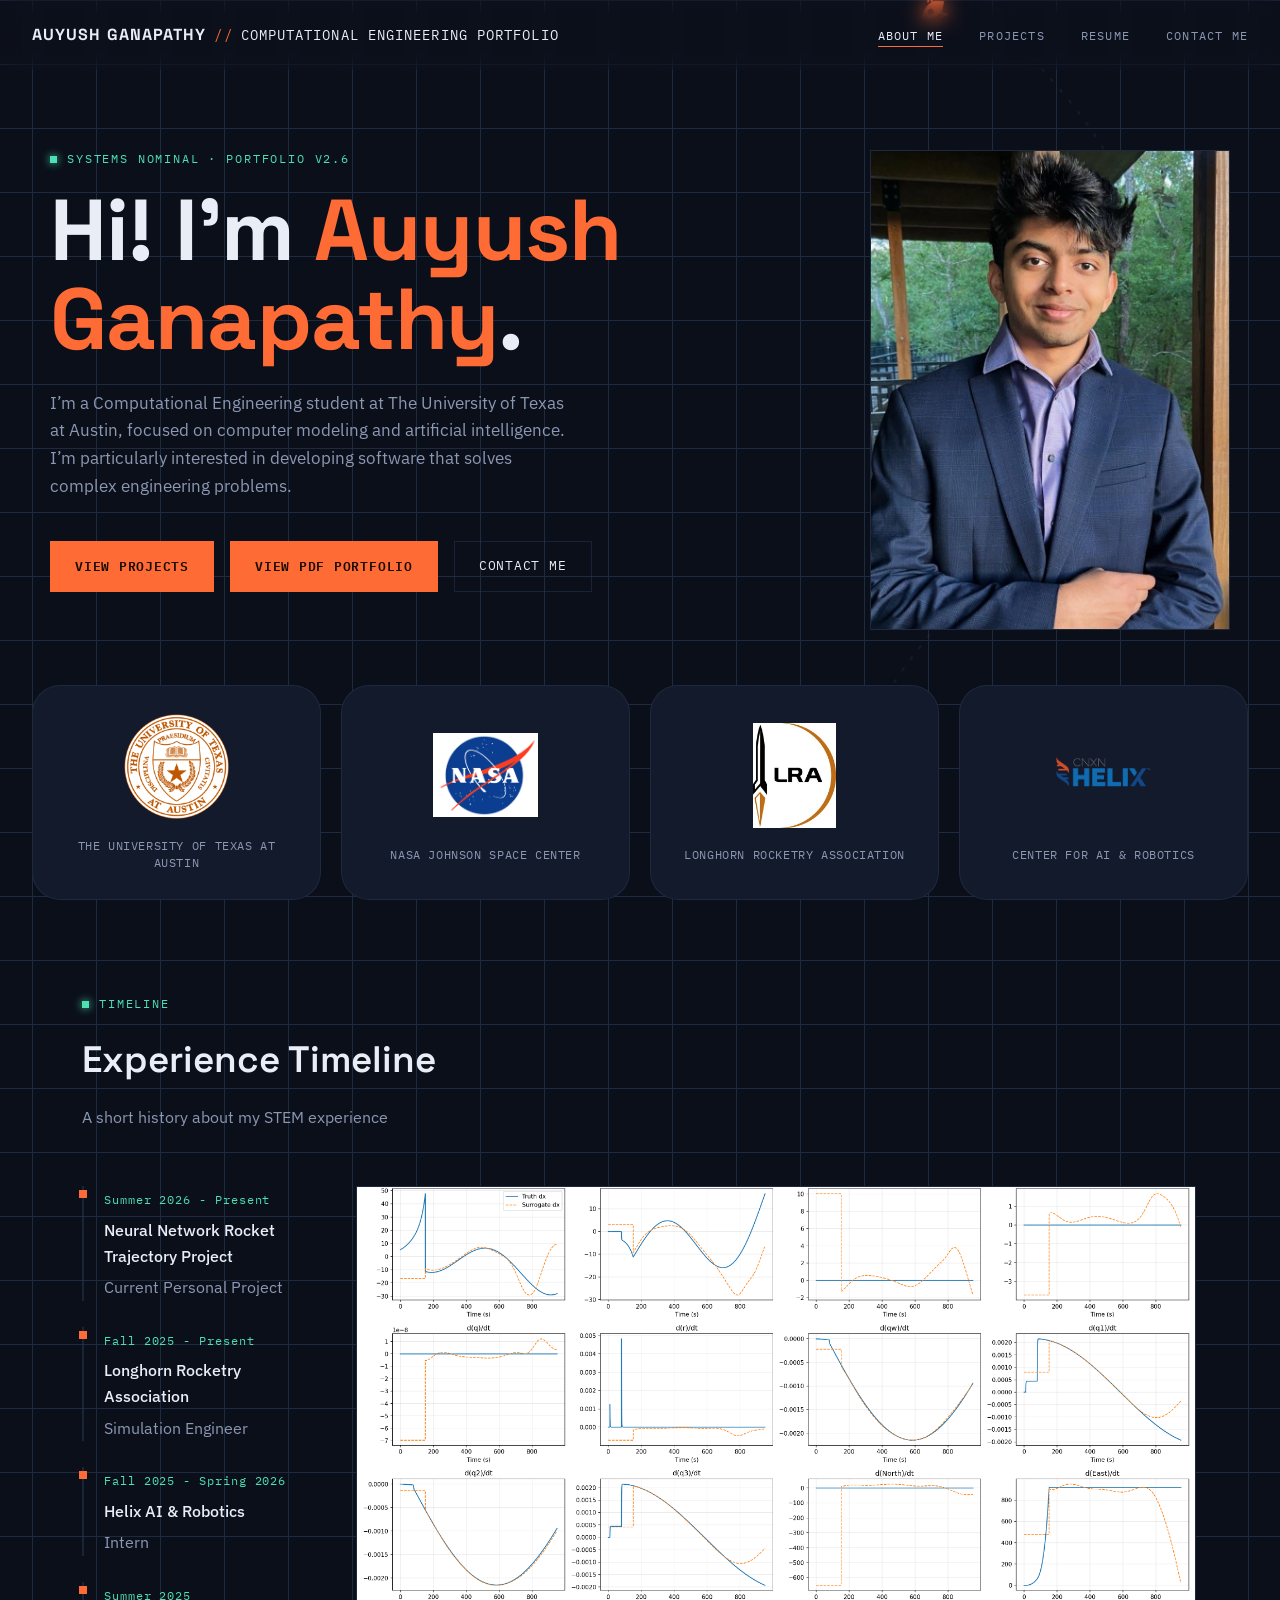
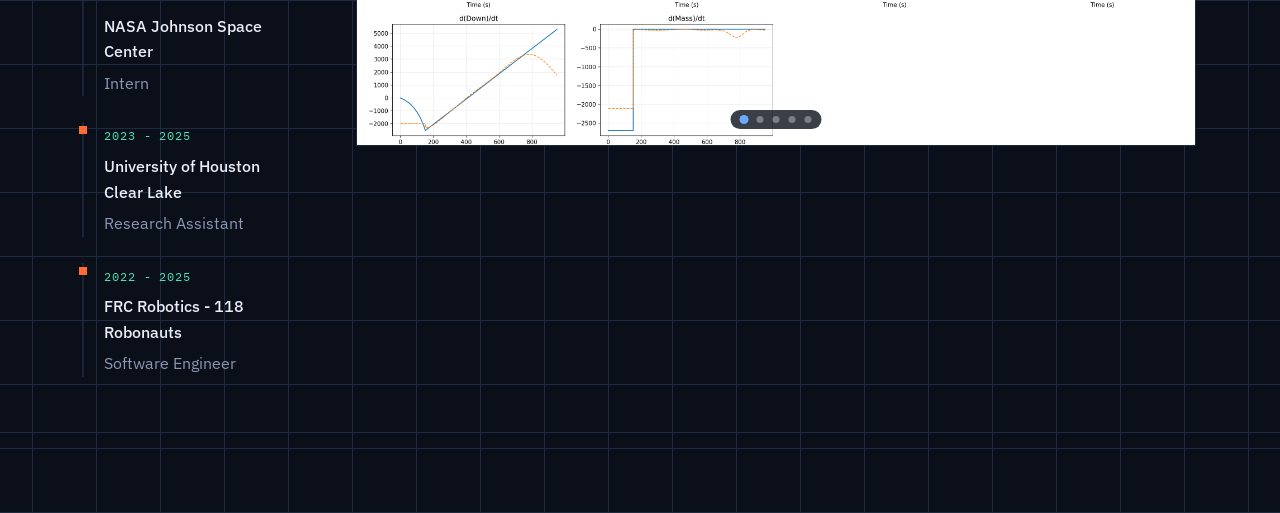
==== commit 42578a3d: "PDF Portfolio button" ====
--- a/index.html
+++ b/index.html
@@ -51,6 +51,7 @@
           </p>
           <div class="hero-actions">
             <a href="projects.html" class="btn btn-primary">View projects</a>
+            <a href="resources/Auyush_Ganapathy_Portfolio.pdf" target="_blank" class="btn btn-primary">View PDF Portfolio</a>
             <a href="contact.html" class="btn btn-ghost">Contact Me</a>
           </div>
         </div>
--- a/styles.css
+++ b/styles.css
@@ -1591,3 +1591,59 @@
   color: var(--ink-faint);
 }
 
+/* =========================================
+   AFFILIATION / CONNECTION CARD HOVER FIX
+   ========================================= */
+
+.affiliation-card {
+  position: relative;
+  isolation: isolate;
+
+  cursor: default;
+
+  transition:
+    transform 0.25s ease,
+    border-color 0.25s ease,
+    background 0.25s ease,
+    box-shadow 0.25s ease;
+}
+
+/* Make the ENTIRE card respond consistently */
+.affiliation-card:hover {
+  transform: translateY(-5px);
+
+  border-color: var(--accent-signal);
+  background: #151f33;
+
+  box-shadow:
+    0 12px 30px rgba(0, 0, 0, 0.25);
+}
+
+
+/* Prevent image/text from interfering with card hover */
+.affiliation-card img,
+.affiliation-card span {
+  pointer-events: none;
+}
+
+
+/* Smooth image response */
+.affiliation-card img {
+  transition:
+    transform 0.25s ease,
+    filter 0.25s ease;
+}
+
+.affiliation-card:hover img {
+  transform: scale(1.05);
+}
+
+
+/* Highlight text too */
+.affiliation-card span {
+  transition: color 0.25s ease;
+}
+
+.affiliation-card:hover span {
+  color: var(--accent-signal);
+}
